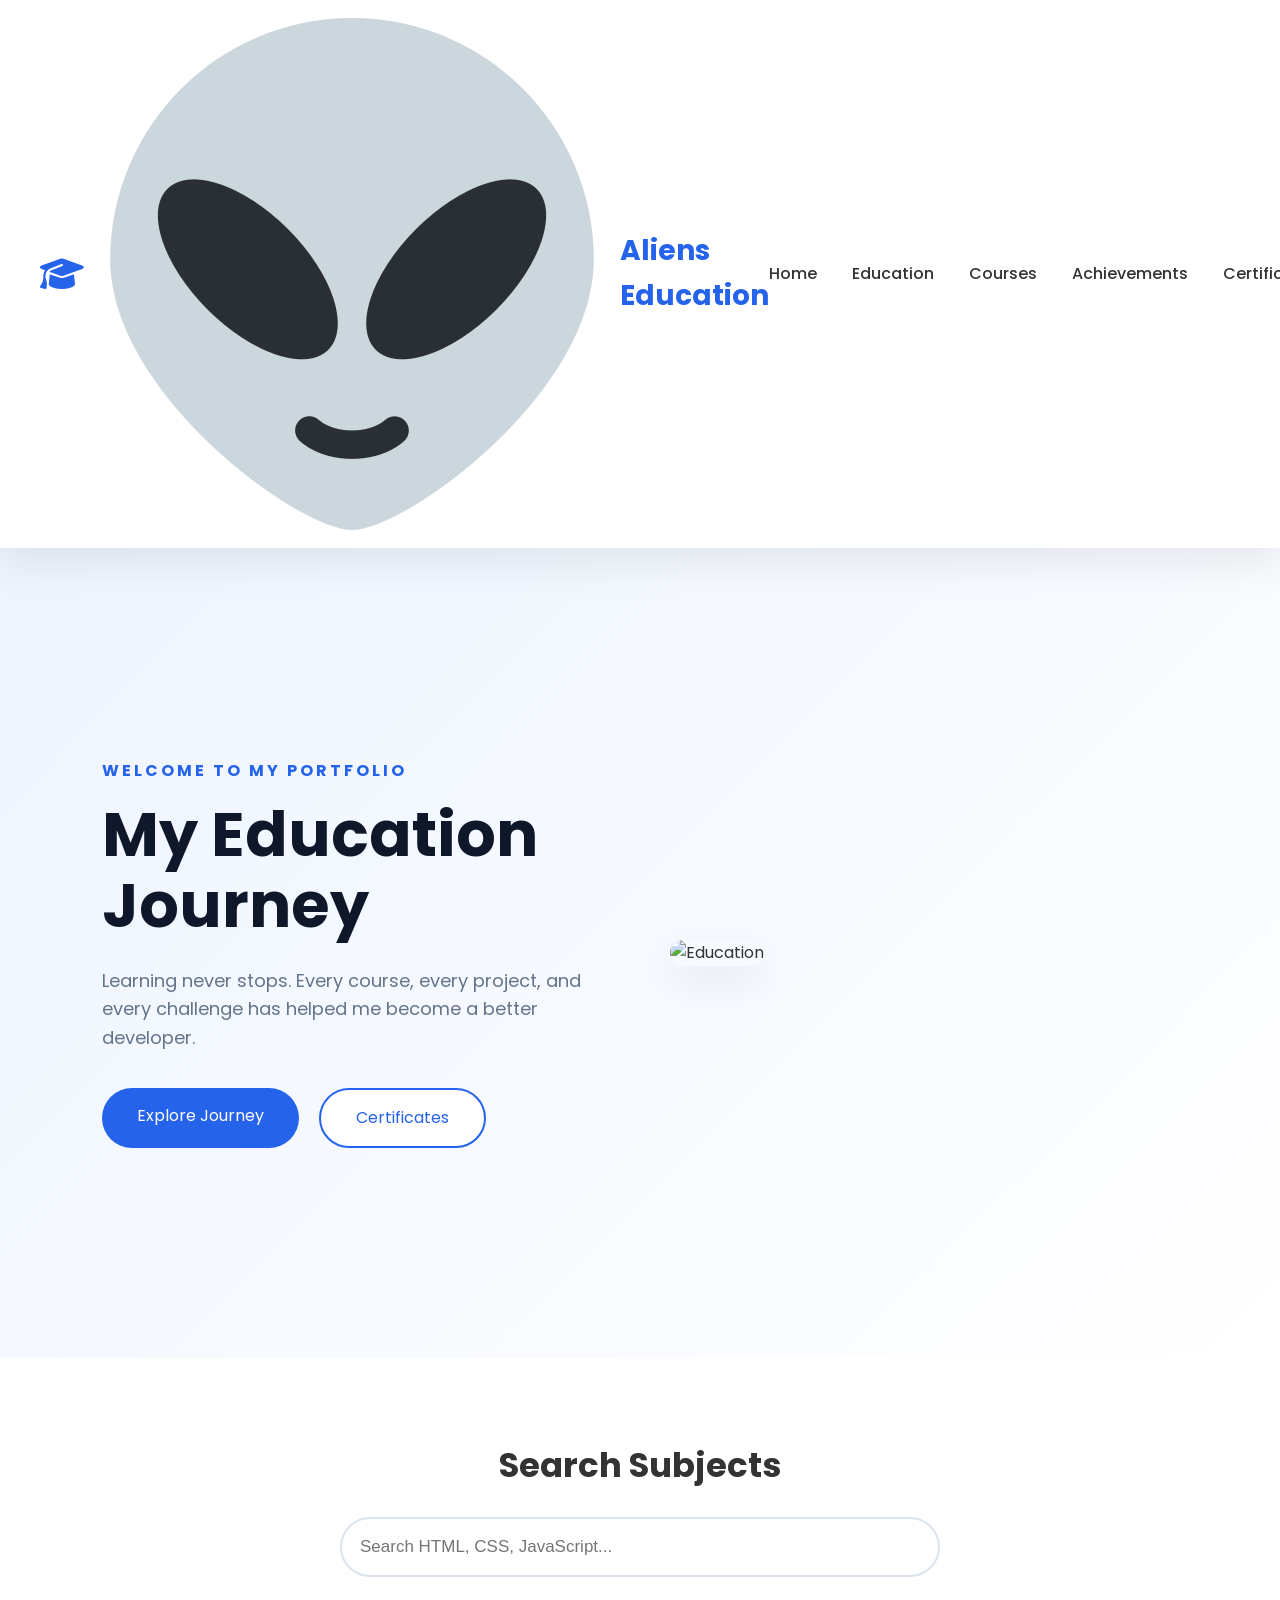
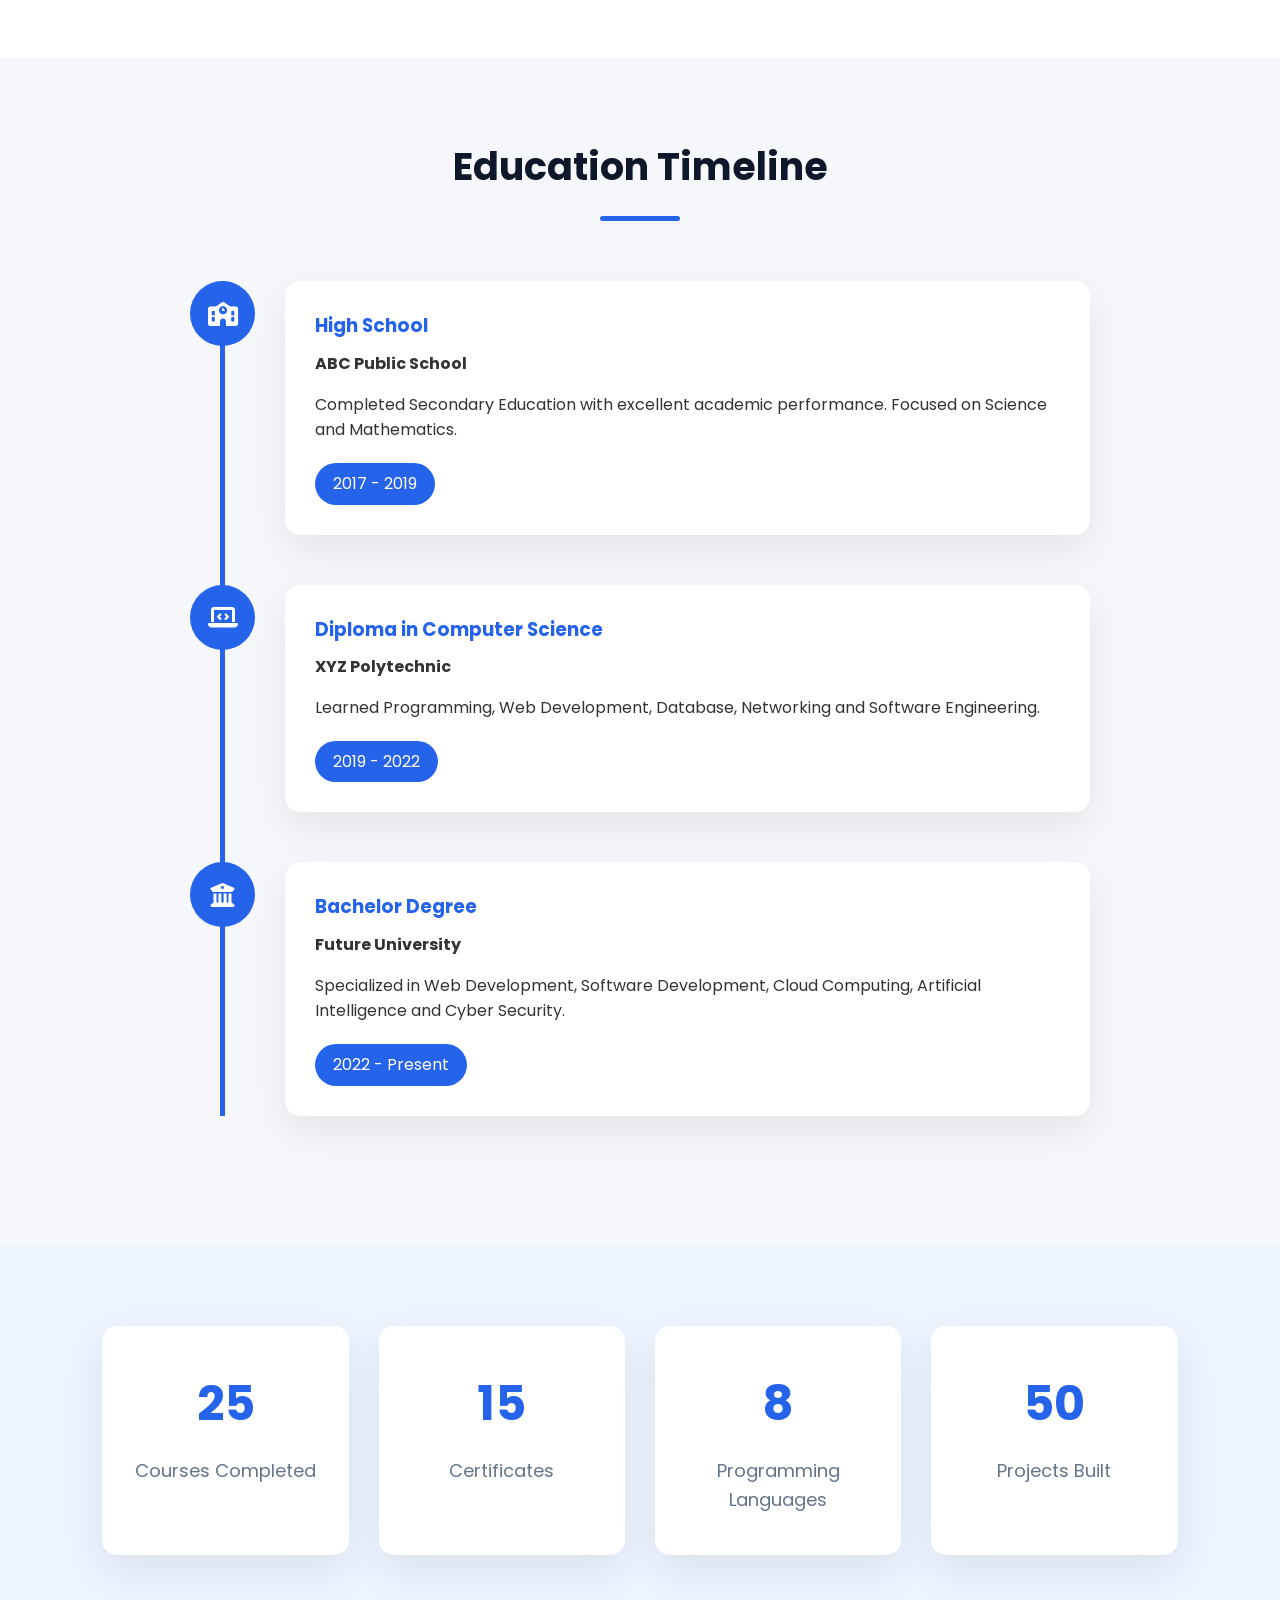
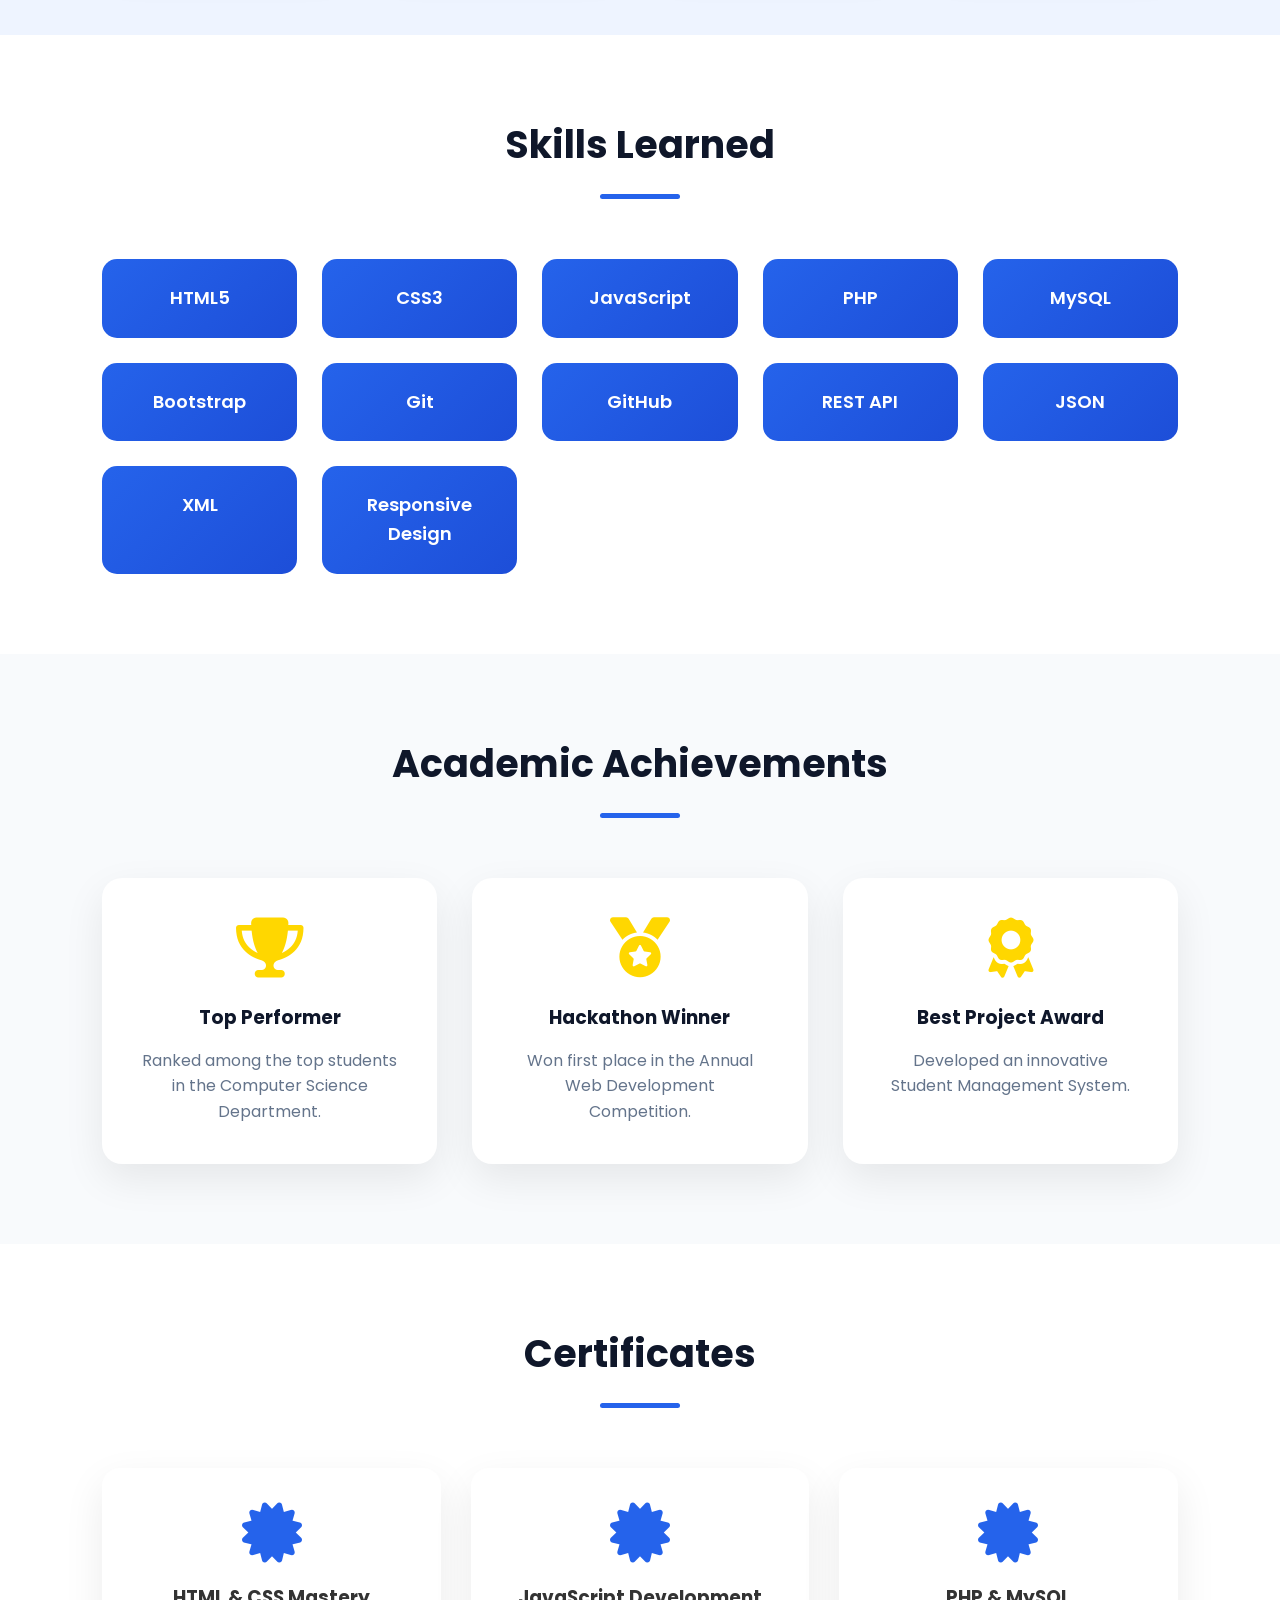
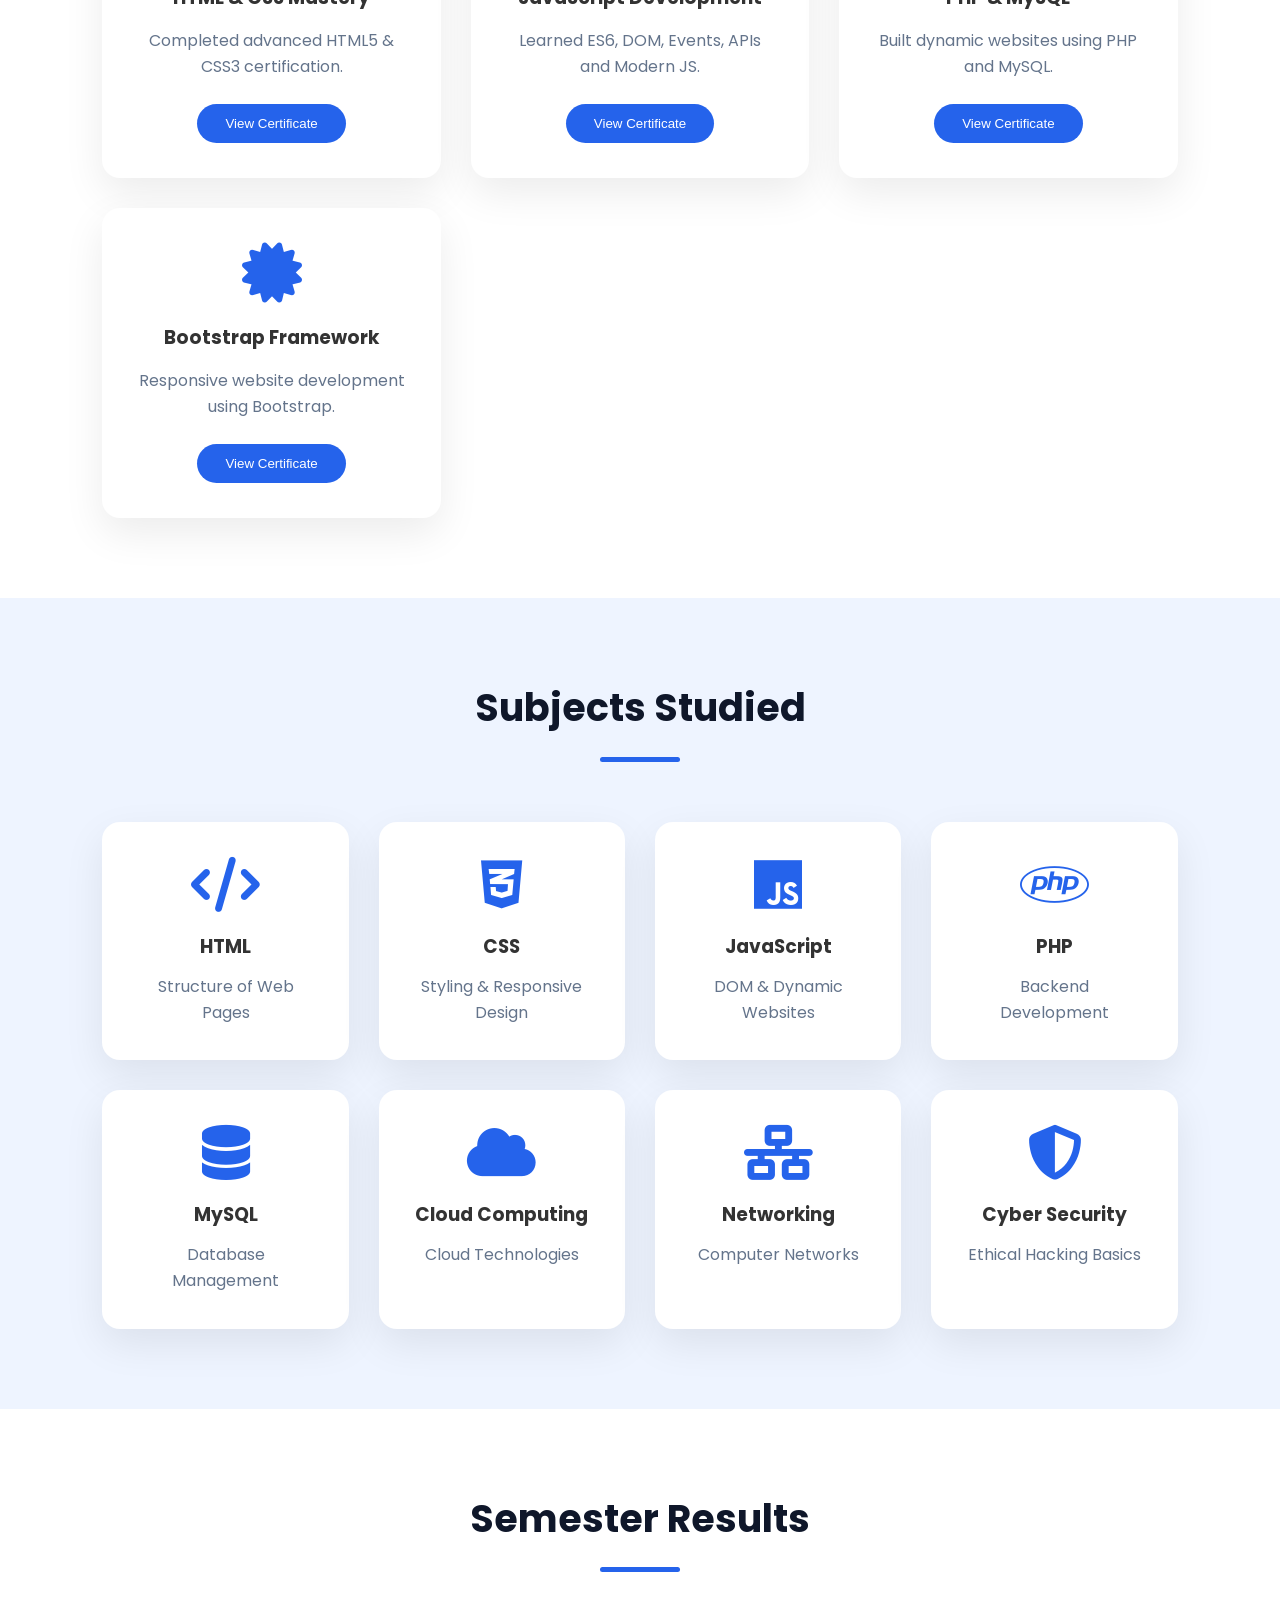
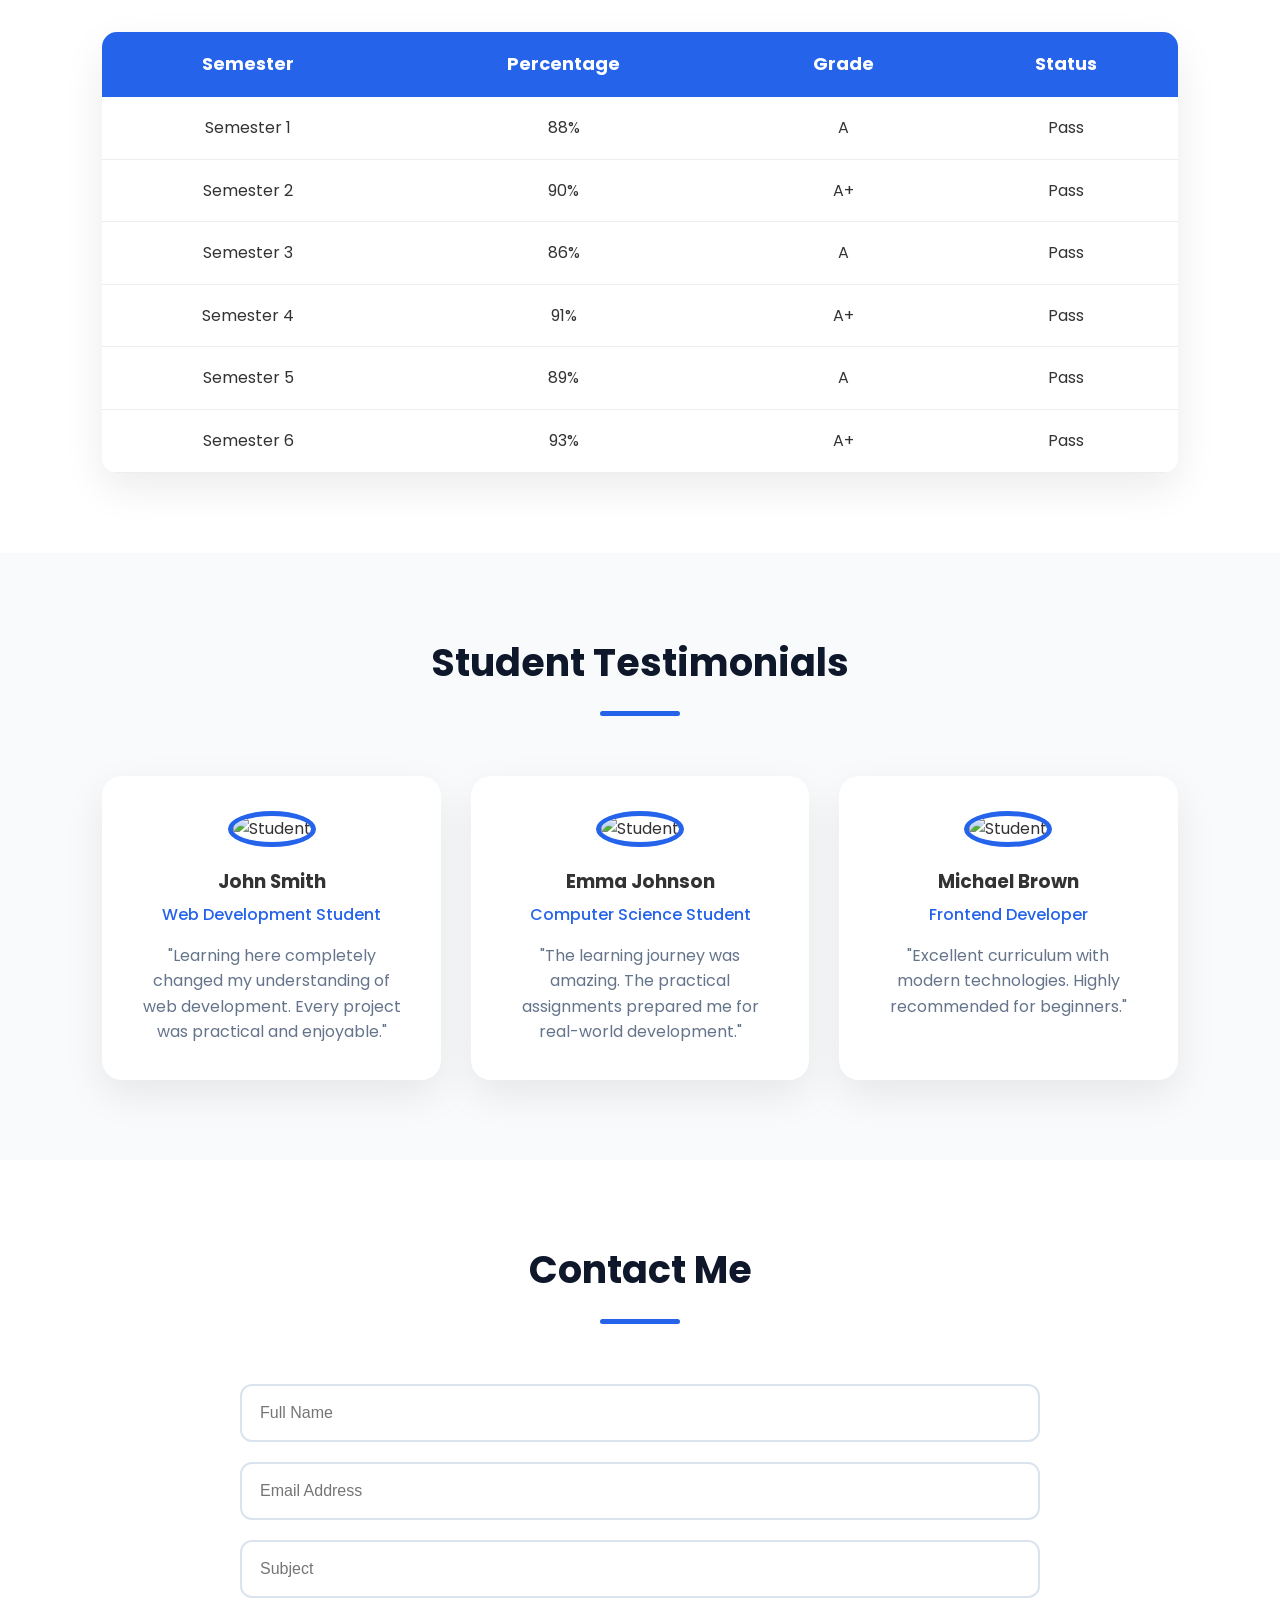
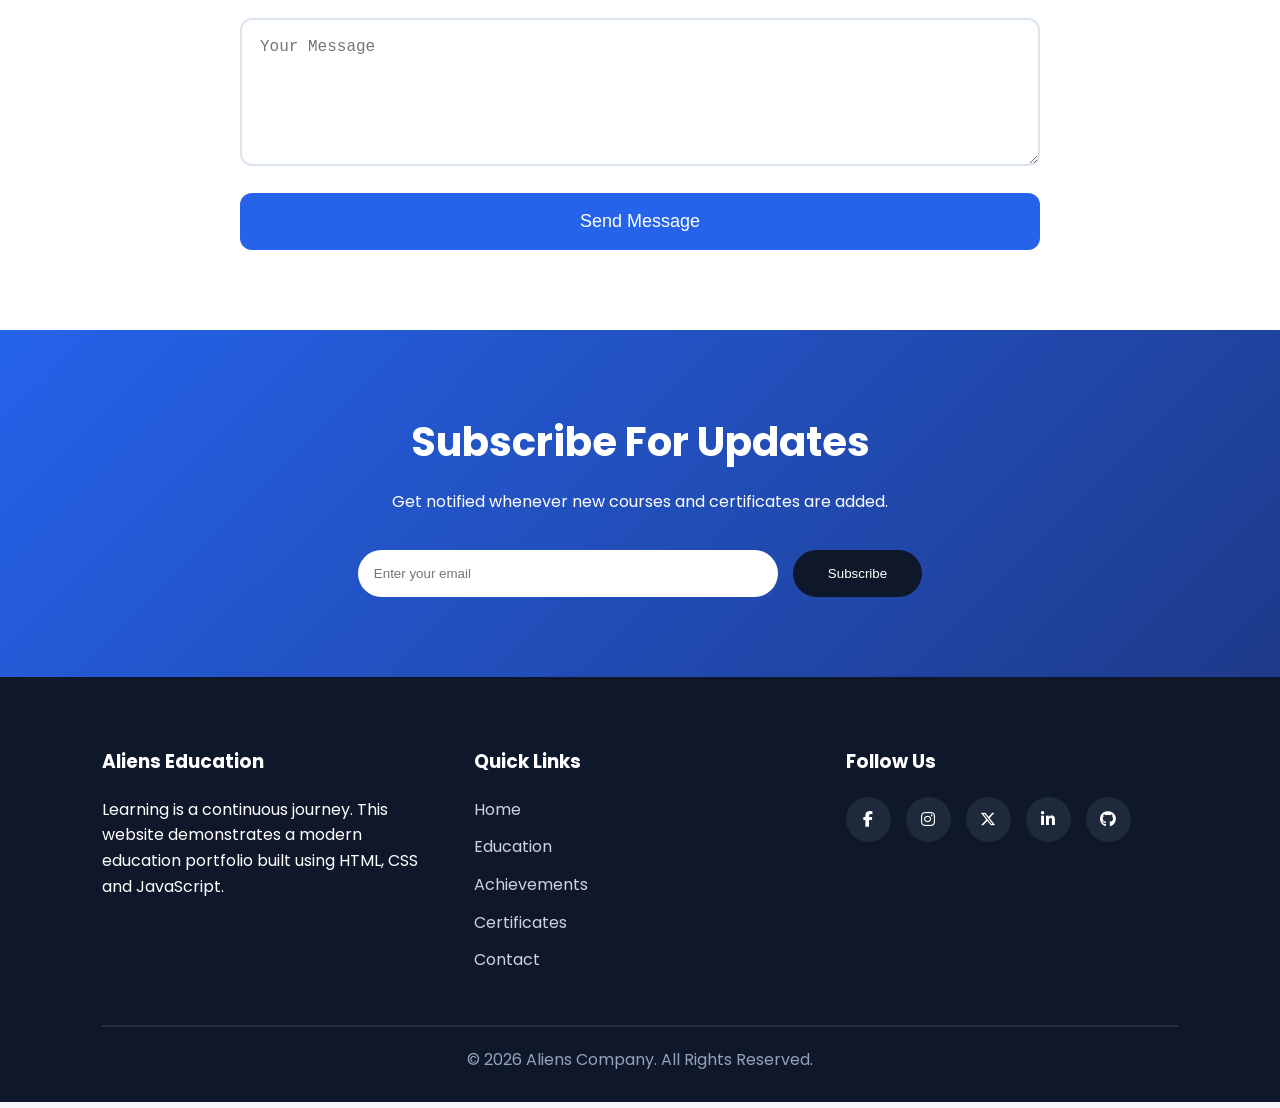
==== hello/education/learning.html @ 48ae829d "this is my project" ====
<!DOCTYPE html>
<html lang="en">
<head>
    <meta charset="UTF-8">
    <meta name="viewport" content="width=device-width, initial-scale=1.0">

    <title>Education | Aliens Company</title>

    <!-- Google Font -->
    <link rel="preconnect" href="https://fonts.googleapis.com">
    <link rel="preconnect" href="https://fonts.gstatic.com" crossorigin>

    <link href="https://fonts.googleapis.com/css2?family=Poppins:wght@300;400;500;600;700;800&display=swap" rel="stylesheet">

    <!-- Font Awesome -->
    <link rel="stylesheet"
    href="https://cdnjs.cloudflare.com/ajax/libs/font-awesome/6.7.2/css/all.min.css">

    <!-- CSS -->
    <link rel="stylesheet" href="learning.css">
</head>

<body>

<!-- ===========================
        HEADER
============================ -->

<header>

<nav class="navbar">

<div class="logo">

<i class="fa-solid fa-graduation-cap"></i>

<img src="alien.jpg"
alt="Aliens Logo">

<span>Aliens Education</span>

</div>

<ul class="nav-links">

<li><a href="#">Home</a></li>
<li><a href="#">Education</a></li>
<li><a href="#">Courses</a></li>
<li><a href="#">Achievements</a></li>
<li><a href="#">Certificates</a></li>
<li><a href="#">Contact</a></li>

</ul>

<div class="nav-right">

<button id="theme-btn">

<i class="fa-solid fa-moon"></i>

</button>

</div>

</nav>

</header>

<!-- ===========================
            HERO
============================ -->

<section class="hero">

<div class="hero-content">

<h4>WELCOME TO MY PORTFOLIO</h4>

<h1>

My Education
Journey

</h1>

<p>

Learning never stops.

Every course, every project,
and every challenge has helped me
become a better developer.

</p>

<div class="hero-buttons">

<a href="#timeline" class="btn">

Explore Journey

</a>

<a href="#certificates" class="btn btn-outline">

Certificates

</a>

</div>

</div>

<div class="hero-image">

<img src="https://images.unsplash.com/photo-1523050854058-8df90110c9f1?w=900"
alt="Education">


</div>

</section>

<!-- ===========================
        SEARCH BAR
============================ -->

<section class="search-section">

<h2>

Search Subjects

</h2>

<input
type="text"
id="searchBox"
placeholder="Search HTML, CSS, JavaScript...">

</section>

<!-- ===========================
      EDUCATION TIMELINE
============================ -->

<section
class="timeline-section"
id="timeline">

<h2 class="section-title">

Education Timeline

</h2>

<div class="timeline">

<div class="timeline-item">

<div class="timeline-icon">

<i class="fa-solid fa-school"></i>

</div>

<div class="timeline-content">

<h3>High School</h3>

<h4>ABC Public School</h4>

<p>

Completed Secondary Education with
excellent academic performance.

Focused on Science and Mathematics.

</p>

<span>

2017 - 2019

</span>

</div>

</div>

<div class="timeline-item">

<div class="timeline-icon">

<i class="fa-solid fa-laptop-code"></i>

</div>

<div class="timeline-content">

<h3>Diploma in Computer Science</h3>

<h4>XYZ Polytechnic</h4>

<p>

Learned Programming,
Web Development,
Database,
Networking and Software Engineering.

</p>

<span>

2019 - 2022

</span>

</div>

</div>

<div class="timeline-item">

<div class="timeline-icon">

<i class="fa-solid fa-building-columns"></i>

</div>

<div class="timeline-content">

<h3>Bachelor Degree</h3>

<h4>Future University</h4>

<p>

Specialized in

Web Development,

Software Development,

Cloud Computing,

Artificial Intelligence

and Cyber Security.

</p>

<span>

2022 - Present

</span>

</div>

</div>

</div>

</section>

<!-- ===========================
      STATISTICS
============================ -->

<section class="stats">

<div class="card">

<h2 class="counter" data-target="25">

0

</h2>

<p>

Courses Completed

</p>

</div>

<div class="card">

<h2 class="counter"
data-target="15">

0

</h2>

<p>

Certificates

</p>

</div>

<div class="card">

<h2
class="counter"
data-target="8">

0

</h2>

<p>

Programming Languages

</p>

</div>

<div class="card">

<h2
class="counter"
data-target="50">

0

</h2>

<p>

Projects Built

</p>

</div>

</section>

<!-- ===========================
       SKILLS
============================ -->

<section class="skills">

<h2 class="section-title">

Skills Learned

</h2>

<div class="skill-grid">

<div class="skill">HTML5</div>

<div class="skill">CSS3</div>

<div class="skill">JavaScript</div>

<div class="skill">PHP</div>

<div class="skill">MySQL</div>

<div class="skill">Bootstrap</div>

<div class="skill">Git</div>

<div class="skill">GitHub</div>

<div class="skill">REST API</div>

<div class="skill">JSON</div>

<div class="skill">XML</div>

<div class="skill">Responsive Design</div>

</div>

</section>

<!-- ===========================
        ACHIEVEMENTS
============================ -->

<section class="achievements">

    <h2 class="section-title">
        Academic Achievements
    </h2>

    <div class="achievement-container">

        <div class="achievement-card">

            <i class="fa-solid fa-trophy"></i>

            <h3>Top Performer</h3>

            <p>
                Ranked among the top students
                in the Computer Science Department.
            </p>

        </div>

        <div class="achievement-card">

            <i class="fa-solid fa-medal"></i>

            <h3>Hackathon Winner</h3>

            <p>
                Won first place in the
                Annual Web Development Competition.
            </p>

        </div>

        <div class="achievement-card">

            <i class="fa-solid fa-award"></i>

            <h3>Best Project Award</h3>

            <p>
                Developed an innovative
                Student Management System.
            </p>

        </div>

    </div>

</section>

<!-- ===========================
        CERTIFICATES
============================ -->

<section id="certificates" class="certificates">

    <h2 class="section-title">

        Certificates

    </h2>

    <div class="certificate-grid">

        <div class="certificate-card">

            <i class="fa-solid fa-certificate"></i>

            <h3>HTML & CSS Mastery</h3>

            <p>

                Completed advanced HTML5 &
                CSS3 certification.

            </p>

            <button>

                View Certificate

            </button>

        </div>

        <div class="certificate-card">

            <i class="fa-solid fa-certificate"></i>

            <h3>JavaScript Development</h3>

            <p>

                Learned ES6,
                DOM,
                Events,
                APIs and Modern JS.

            </p>

            <button>

                View Certificate

            </button>

        </div>

        <div class="certificate-card">

            <i class="fa-solid fa-certificate"></i>

            <h3>PHP & MySQL</h3>

            <p>

                Built dynamic websites
                using PHP and MySQL.

            </p>

            <button>

                View Certificate

            </button>

        </div>

        <div class="certificate-card">

            <i class="fa-solid fa-certificate"></i>

            <h3>Bootstrap Framework</h3>

            <p>

                Responsive website
                development using Bootstrap.

            </p>

            <button>

                View Certificate

            </button>

        </div>

    </div>

</section>

<!-- ===========================
      SUBJECTS
============================ -->

<section class="subjects">

<h2 class="section-title">

Subjects Studied

</h2>

<div class="subject-grid">

<div class="subject-card">

<i class="fa-solid fa-code"></i>

<h3>HTML</h3>

<p>

Structure of Web Pages

</p>

</div>

<div class="subject-card">

<i class="fa-brands fa-css3-alt"></i>

<h3>CSS</h3>

<p>

Styling & Responsive Design

</p>

</div>

<div class="subject-card">

<i class="fa-brands fa-js"></i>

<h3>JavaScript</h3>

<p>

DOM & Dynamic Websites

</p>

</div>

<div class="subject-card">

<i class="fa-brands fa-php"></i>

<h3>PHP</h3>

<p>

Backend Development

</p>

</div>

<div class="subject-card">

<i class="fa-solid fa-database"></i>

<h3>MySQL</h3>

<p>

Database Management

</p>

</div>

<div class="subject-card">

<i class="fa-solid fa-cloud"></i>

<h3>Cloud Computing</h3>

<p>

Cloud Technologies

</p>

</div>

<div class="subject-card">

<i class="fa-solid fa-network-wired"></i>

<h3>Networking</h3>

<p>

Computer Networks

</p>

</div>

<div class="subject-card">

<i class="fa-solid fa-shield-halved"></i>

<h3>Cyber Security</h3>

<p>

Ethical Hacking Basics

</p>

</div>

</div>

</section>

<!-- ===========================
        GPA TABLE
============================ -->

<section class="grades">

<h2 class="section-title">

Semester Results

</h2>

<table>

<thead>

<tr>

<th>Semester</th>

<th>Percentage</th>

<th>Grade</th>

<th>Status</th>

</tr>

</thead>

<tbody>

<tr>

<td>Semester 1</td>

<td>88%</td>

<td>A</td>

<td>Pass</td>

</tr>

<tr>

<td>Semester 2</td>

<td>90%</td>

<td>A+</td>

<td>Pass</td>

</tr>

<tr>

<td>Semester 3</td>

<td>86%</td>

<td>A</td>

<td>Pass</td>

</tr>

<tr>

<td>Semester 4</td>

<td>91%</td>

<td>A+</td>

<td>Pass</td>

</tr>

<tr>

<td>Semester 5</td>

<td>89%</td>

<td>A</td>

<td>Pass</td>

</tr>

<tr>

<td>Semester 6</td>

<td>93%</td>

<td>A+</td>

<td>Pass</td>

</tr>

</tbody>

</table>

</section>

<!-- ===========================
        TESTIMONIALS
============================ -->

<section class="testimonials">

    <h2 class="section-title">
        Student Testimonials
    </h2>

    <div class="testimonial-container">

        <div class="testimonial-card">

            <img src="https://i.pravatar.cc/120?img=12" alt="Student">

            <h3>John Smith</h3>

            <h4>Web Development Student</h4>

            <p>
                "Learning here completely changed
                my understanding of web development.
                Every project was practical and enjoyable."
            </p>

        </div>

        <div class="testimonial-card">

            <img src="https://i.pravatar.cc/120?img=32" alt="Student">

            <h3>Emma Johnson</h3>

            <h4>Computer Science Student</h4>

            <p>
                "The learning journey was amazing.
                The practical assignments prepared
                me for real-world development."
            </p>

        </div>

        <div class="testimonial-card">

            <img src="https://i.pravatar.cc/120?img=45" alt="Student">

            <h3>Michael Brown</h3>

            <h4>Frontend Developer</h4>

            <p>
                "Excellent curriculum with
                modern technologies.
                Highly recommended for beginners."
            </p>

        </div>

    </div>

</section>

<!-- ===========================
        CONTACT
============================ -->

<section class="contact">

    <h2 class="section-title">
        Contact Me
    </h2>

    <form class="contact-form">

        <input
        type="text"
        placeholder="Full Name"
        required>

        <input
        type="email"
        placeholder="Email Address"
        required>

        <input
        type="text"
        placeholder="Subject"
        required>

        <textarea
        rows="6"
        placeholder="Your Message"
        required></textarea>

        <button type="submit">

            Send Message

        </button>

    </form>

</section>

<!-- ===========================
        NEWSLETTER
============================ -->

<section class="newsletter">

    <h2>

        Subscribe For Updates

    </h2>

    <p>

        Get notified whenever new courses
        and certificates are added.

    </p>

    <div class="newsletter-box">

        <input
        type="email"
        placeholder="Enter your email">

        <button>

            Subscribe

        </button>

    </div>

</section>

<!-- ===========================
            FOOTER
============================ -->

<footer>

<div class="footer-container">

<div class="footer-about">

<h3>

Aliens Education

</h3>

<p>

Learning is a continuous journey.

This website demonstrates a modern
education portfolio built using
HTML, CSS and JavaScript.

</p>

</div>

<div class="footer-links">

<h3>

Quick Links

</h3>

<ul>

<li><a href="#">Home</a></li>

<li><a href="#">Education</a></li>

<li><a href="#">Achievements</a></li>

<li><a href="#">Certificates</a></li>

<li><a href="#">Contact</a></li>

</ul>

</div>

<div class="footer-social">

<h3>

Follow Us

</h3>

<div class="social-icons">

<a href="#"><i class="fab fa-facebook-f"></i></a>

<a href="#"><i class="fab fa-instagram"></i></a>

<a href="#"><i class="fab fa-x-twitter"></i></a>

<a href="#"><i class="fab fa-linkedin-in"></i></a>

<a href="#"><i class="fab fa-github"></i></a>

</div>

</div>

</div>

<hr>

<p class="copyright">

© 2026 Aliens Company.
All Rights Reserved.

</p>

</footer>

<!-- ===========================
    BACK TO TOP BUTTON
============================ -->

<button id="topBtn">

<i class="fa-solid fa-arrow-up"></i>

</button>

<!-- ===========================
        JAVASCRIPT
============================ -->

<script src="learning.js"></script>

</body>
</html>
---- hello/education/learning.css ----
/*==========================================
            GOOGLE FONT & RESET
==========================================*/

*{
    margin:0;
    padding:0;
    box-sizing:border-box;
}

html{
    scroll-behavior:smooth;
}

body{

    font-family:'Poppins',sans-serif;

    background:#f5f7fb;

    color:#333;

    line-height:1.6;

}

/*==========================================
            VARIABLES
==========================================*/

:root{

    --primary:#2563eb;

    --secondary:#0f172a;

    --white:#ffffff;

    --light:#f8fafc;

    --gray:#64748b;

    --border:#dbe4ee;

    --shadow:0 15px 40px rgba(0,0,0,.08);

    --radius:15px;

    --transition:.35s;

}

/*==========================================
            SECTION
==========================================*/

section{

    padding:80px 8%;

}

.section-title{

    font-size:38px;

    text-align:center;

    margin-bottom:60px;

    color:var(--secondary);

    position:relative;

}

.section-title::after{

    content:"";

    width:80px;

    height:5px;

    background:var(--primary);

    display:block;

    margin:18px auto;

    border-radius:20px;

}

/*==========================================
            NAVBAR
==========================================*/

header{

    width:100%;

    background:white;

    box-shadow:var(--shadow);

    position:sticky;

    top:0;

    z-index:999;

}

.navbar{

    max-width:1300px;

    margin:auto;

    display:flex;

    justify-content:space-between;

    align-items:center;

    padding:18px 40px;

}

.logo{

    display:flex;

    align-items:center;

    gap:12px;

    font-size:28px;

    color:var(--primary);

    font-weight:700;

}

.logo i{

    font-size:35px;

}

.nav-links{

    display:flex;

    list-style:none;

    gap:35px;

}

.nav-links a{

    text-decoration:none;

    color:#333;

    font-weight:500;

    transition:var(--transition);

}

.nav-links a:hover{

    color:var(--primary);

}

#theme-btn{

    width:45px;

    height:45px;

    border:none;

    border-radius:50%;

    cursor:pointer;

    background:var(--primary);

    color:white;

    font-size:18px;

}

/*==========================================
                HERO
==========================================*/

.hero{

    display:flex;

    justify-content:space-between;

    align-items:center;

    gap:60px;

    min-height:90vh;

    background:linear-gradient(135deg,#eef4ff,#ffffff);

}

.hero-content{

    flex:1;

}

.hero-content h4{

    color:var(--primary);

    letter-spacing:3px;

    margin-bottom:15px;

}

.hero-content h1{

    font-size:62px;

    color:var(--secondary);

    line-height:1.15;

    margin-bottom:25px;

}

.hero-content p{

    font-size:18px;

    color:var(--gray);

    margin-bottom:35px;

    max-width:650px;

}

.hero-buttons{

    display:flex;

    gap:20px;

}

.btn{

    display:inline-block;

    text-decoration:none;

    background:var(--primary);

    color:white;

    padding:15px 35px;

    border-radius:50px;

    transition:.3s;

}

.btn:hover{

    transform:translateY(-5px);

    box-shadow:var(--shadow);

}

.btn-outline{

    background:white;

    color:var(--primary);

    border:2px solid var(--primary);

}

.hero-image{

    flex:1;

}

.hero-image img{

    width:100%;

    border-radius:25px;

    box-shadow:var(--shadow);

}

/*==========================================
            SEARCH SECTION
==========================================*/

.search-section{

    text-align:center;

    background:white;

}

.search-section h2{

    margin-bottom:25px;

    font-size:34px;

}

#searchBox{

    width:600px;

    max-width:100%;

    padding:18px;

    border-radius:50px;

    border:2px solid var(--border);

    font-size:17px;

    outline:none;

    transition:.3s;

}

#searchBox:focus{

    border-color:var(--primary);

}

/*==========================================
            TIMELINE
==========================================*/

.timeline{

    position:relative;

    max-width:900px;

    margin:auto;

}

.timeline::before{

    content:"";

    position:absolute;

    left:30px;

    top:0;

    width:5px;

    height:100%;

    background:var(--primary);

}

.timeline-item{

    display:flex;

    gap:30px;

    margin-bottom:50px;

}

.timeline-icon{

    min-width:65px;

    height:65px;

    background:var(--primary);

    color:white;

    display:flex;

    justify-content:center;

    align-items:center;

    border-radius:50%;

    font-size:24px;

}

.timeline-content{

    background:white;

    flex:1;

    padding:30px;

    border-radius:15px;

    box-shadow:var(--shadow);

}

.timeline-content h3{

    color:var(--primary);

    margin-bottom:10px;

}

.timeline-content h4{

    margin-bottom:15px;

}

.timeline-content span{

    display:inline-block;

    margin-top:20px;

    background:var(--primary);

    color:white;

    padding:8px 18px;

    border-radius:25px;

}

/*==========================================
            STATISTICS
==========================================*/

.stats{

    display:grid;

    grid-template-columns:repeat(auto-fit,minmax(220px,1fr));

    gap:30px;

    background:#eef4ff;

}

.card{

    background:white;

    padding:40px 20px;

    border-radius:var(--radius);

    text-align:center;

    box-shadow:var(--shadow);

    transition:var(--transition);

}

.card:hover{

    transform:translateY(-12px);

}

.card h2{

    color:var(--primary);

    font-size:48px;

    margin-bottom:15px;

}

.card p{

    color:var(--gray);

    font-size:18px;

}

/*==========================================
            SKILLS
==========================================*/

.skills{

    background:white;

}

.skill-grid{

    display:grid;

    grid-template-columns:repeat(auto-fit,minmax(180px,1fr));

    gap:25px;

}

.skill{

    background:linear-gradient(135deg,#2563eb,#1d4ed8);

    color:white;

    text-align:center;

    padding:25px;

    border-radius:15px;

    font-size:18px;

    font-weight:600;

    transition:.35s;

    cursor:pointer;

}

.skill:hover{

    transform:translateY(-10px) scale(1.05);

    box-shadow:var(--shadow);

}

/*==========================================
            ACHIEVEMENTS
==========================================*/

.achievements{

    background:#f8fafc;

}

.achievement-container{

    display:grid;

    grid-template-columns:repeat(auto-fit,minmax(280px,1fr));

    gap:35px;

}

.achievement-card{

    background:white;

    border-radius:20px;

    padding:40px;

    text-align:center;

    box-shadow:var(--shadow);

    transition:.35s;

}

.achievement-card:hover{

    transform:translateY(-10px);

}

.achievement-card i{

    font-size:60px;

    color:gold;

    margin-bottom:25px;

}

.achievement-card h3{

    margin-bottom:15px;

    color:var(--secondary);

}

.achievement-card p{

    color:var(--gray);

}

/*==========================================
            CERTIFICATES
==========================================*/

.certificates{

    background:white;

}

.certificate-grid{

    display:grid;

    grid-template-columns:repeat(auto-fit,minmax(280px,1fr));

    gap:30px;

}

.certificate-card{

    background:#ffffff;

    border-radius:18px;

    padding:35px;

    box-shadow:var(--shadow);

    text-align:center;

    transition:.35s;

}

.certificate-card:hover{

    transform:translateY(-12px);

}

.certificate-card i{

    font-size:60px;

    color:#2563eb;

    margin-bottom:20px;

}

.certificate-card h3{

    margin-bottom:15px;

}

.certificate-card p{

    color:var(--gray);

    margin-bottom:25px;

}

.certificate-card button{

    border:none;

    background:var(--primary);

    color:white;

    padding:12px 28px;

    border-radius:30px;

    cursor:pointer;

    transition:.35s;

}

.certificate-card button:hover{

    background:#1d4ed8;

}

/*==========================================
            SUBJECTS
==========================================*/

.subjects{

    background:#eef4ff;

}

.subject-grid{

    display:grid;

    grid-template-columns:repeat(auto-fit,minmax(220px,1fr));

    gap:30px;

}

.subject-card{

    background:white;

    border-radius:18px;

    padding:35px;

    text-align:center;

    transition:.35s;

    box-shadow:var(--shadow);

}

.subject-card:hover{

    transform:translateY(-12px);

}

.subject-card i{

    font-size:55px;

    color:var(--primary);

    margin-bottom:20px;

}

.subject-card h3{

    margin-bottom:12px;

}

.subject-card p{

    color:var(--gray);

}

/*==========================================
            RESULTS TABLE
==========================================*/

.grades{

    background:white;

}

.grades table{

    width:100%;

    border-collapse:collapse;

    overflow:hidden;

    border-radius:15px;

    box-shadow:var(--shadow);

}

.grades thead{

    background:var(--primary);

    color:white;

}

.grades th{

    padding:18px;

    font-size:18px;

}

.grades td{

    padding:18px;

    text-align:center;

    border-bottom:1px solid #eee;

}

.grades tbody tr{

    transition:.3s;

}

.grades tbody tr:hover{

    background:#eef4ff;

}

/*==========================================
            TESTIMONIALS
==========================================*/

.testimonials{

    background:#f8fafc;

}

.testimonial-container{

    display:grid;

    grid-template-columns:repeat(auto-fit,minmax(320px,1fr));

    gap:30px;

}

.testimonial-card{

    background:white;

    padding:35px;

    text-align:center;

    border-radius:20px;

    box-shadow:var(--shadow);

    transition:.35s;

}

.testimonial-card:hover{

    transform:translateY(-10px);

}

.testimonial-card img{

    width:100px;

    height:100px;

    border-radius:50%;

    object-fit:cover;

    margin-bottom:20px;

    border:5px solid var(--primary);

}

.testimonial-card h3{

    margin-bottom:5px;

}

.testimonial-card h4{

    color:var(--primary);

    margin-bottom:15px;

    font-weight:500;

}

.testimonial-card p{

    color:var(--gray);

}

/*==========================================
            CONTACT
==========================================*/

.contact{

    background:white;

}

.contact-form{

    max-width:800px;

    margin:auto;

}

.contact-form input,

.contact-form textarea{

    width:100%;

    padding:18px;

    margin-bottom:20px;

    border:2px solid var(--border);

    border-radius:12px;

    outline:none;

    font-size:16px;

    transition:.3s;

}

.contact-form input:focus,

.contact-form textarea:focus{

    border-color:var(--primary);

}

.contact-form textarea{

    resize:vertical;

}

.contact-form button{

    width:100%;

    padding:18px;

    background:var(--primary);

    color:white;

    border:none;

    border-radius:12px;

    cursor:pointer;

    font-size:18px;

    transition:.3s;

}

.contact-form button:hover{

    background:#1d4ed8;

}

/*==========================================
            NEWSLETTER
==========================================*/

.newsletter{

    background:linear-gradient(135deg,#2563eb,#1e3a8a);

    color:white;

    text-align:center;

}

.newsletter h2{

    font-size:40px;

    margin-bottom:15px;

}

.newsletter p{

    margin-bottom:35px;

}

.newsletter-box{

    display:flex;

    justify-content:center;

    flex-wrap:wrap;

    gap:15px;

}

.newsletter-box input{

    width:420px;

    max-width:100%;

    padding:16px;

    border:none;

    border-radius:50px;

    outline:none;

}

.newsletter-box button{

    padding:16px 35px;

    border:none;

    border-radius:50px;

    background:#0f172a;

    color:white;

    cursor:pointer;

    transition:.3s;

}

.newsletter-box button:hover{

    transform:scale(1.05);

}

/*==========================================
            FOOTER
==========================================*/

footer{

    background:#0f172a;

    color:white;

    padding:70px 8% 30px;

}

.footer-container{

    display:grid;

    grid-template-columns:repeat(auto-fit,minmax(280px,1fr));

    gap:40px;

}

.footer-container h3{

    margin-bottom:20px;

}

.footer-links ul{

    list-style:none;

}

.footer-links li{

    margin-bottom:12px;

}

.footer-links a{

    color:#cbd5e1;

    text-decoration:none;

    transition:.3s;

}

.footer-links a:hover{

    color:white;

}

.social-icons{

    display:flex;

    gap:15px;

    margin-top:15px;

}

.social-icons a{

    width:45px;

    height:45px;

    background:#1e293b;

    display:flex;

    justify-content:center;

    align-items:center;

    border-radius:50%;

    color:white;

    text-decoration:none;

    transition:.35s;

}

.social-icons a:hover{

    background:var(--primary);

    transform:translateY(-5px);

}

footer hr{

    margin:40px 0 20px;

    border:1px solid rgba(255,255,255,.1);

}

.copyright{

    text-align:center;

    color:#94a3b8;

}

/*==========================================
        BACK TO TOP BUTTON
==========================================*/

#topBtn{

    position:fixed;

    right:30px;

    bottom:30px;

    width:55px;

    height:55px;

    border:none;

    border-radius:50%;

    background:var(--primary);

    color:white;

    cursor:pointer;

    font-size:22px;

    display:none;

    box-shadow:var(--shadow);

    transition:.3s;

}

#topBtn:hover{

    transform:translateY(-5px);

}

/*==========================================
            DARK MODE
==========================================*/

body.dark{

    background:#0f172a;

    color:white;

}

body.dark section{

    background:#0f172a !important;

}

body.dark .card,

body.dark .timeline-content,

body.dark .skill,

body.dark .achievement-card,

body.dark .certificate-card,

body.dark .subject-card,

body.dark .testimonial-card,

body.dark .contact-form input,

body.dark .contact-form textarea{

    background:#1e293b;

    color:white;

}

body.dark .section-title,

body.dark h1,

body.dark h2,

body.dark h3,

body.dark h4,

body.dark p,

body.dark td,

body.dark th,

body.dark a{

    color:white;

}

/*==========================================
            RESPONSIVE
==========================================*/

@media(max-width:991px){

.hero{

    flex-direction:column;

    text-align:center;

}

.hero-content h1{

    font-size:46px;

}

.navbar{

    flex-direction:column;

    gap:20px;

}

.nav-links{

    flex-wrap:wrap;

    justify-content:center;

}

}

@media(max-width:768px){

section{

    padding:60px 5%;

}

.section-title{

    font-size:30px;

}

.hero-content h1{

    font-size:38px;

}

.hero-buttons{

    justify-content:center;

    flex-wrap:wrap;

}

.timeline::before{

    display:none;

}

.timeline-item{

    flex-direction:column;

}

.timeline-icon{

    margin:auto;

}

.newsletter-box{

    flex-direction:column;

}

.newsletter-box input,

.newsletter-box button{

    width:100%;

}

.grades{

    overflow-x:auto;

}

table{

    min-width:650px;

}

}

@media(max-width:480px){

.logo{

    font-size:22px;

}

.hero-content h1{

    font-size:30px;

}

.section-title{

    font-size:26px;

}

.card h2{

    font-size:40px;

}

}
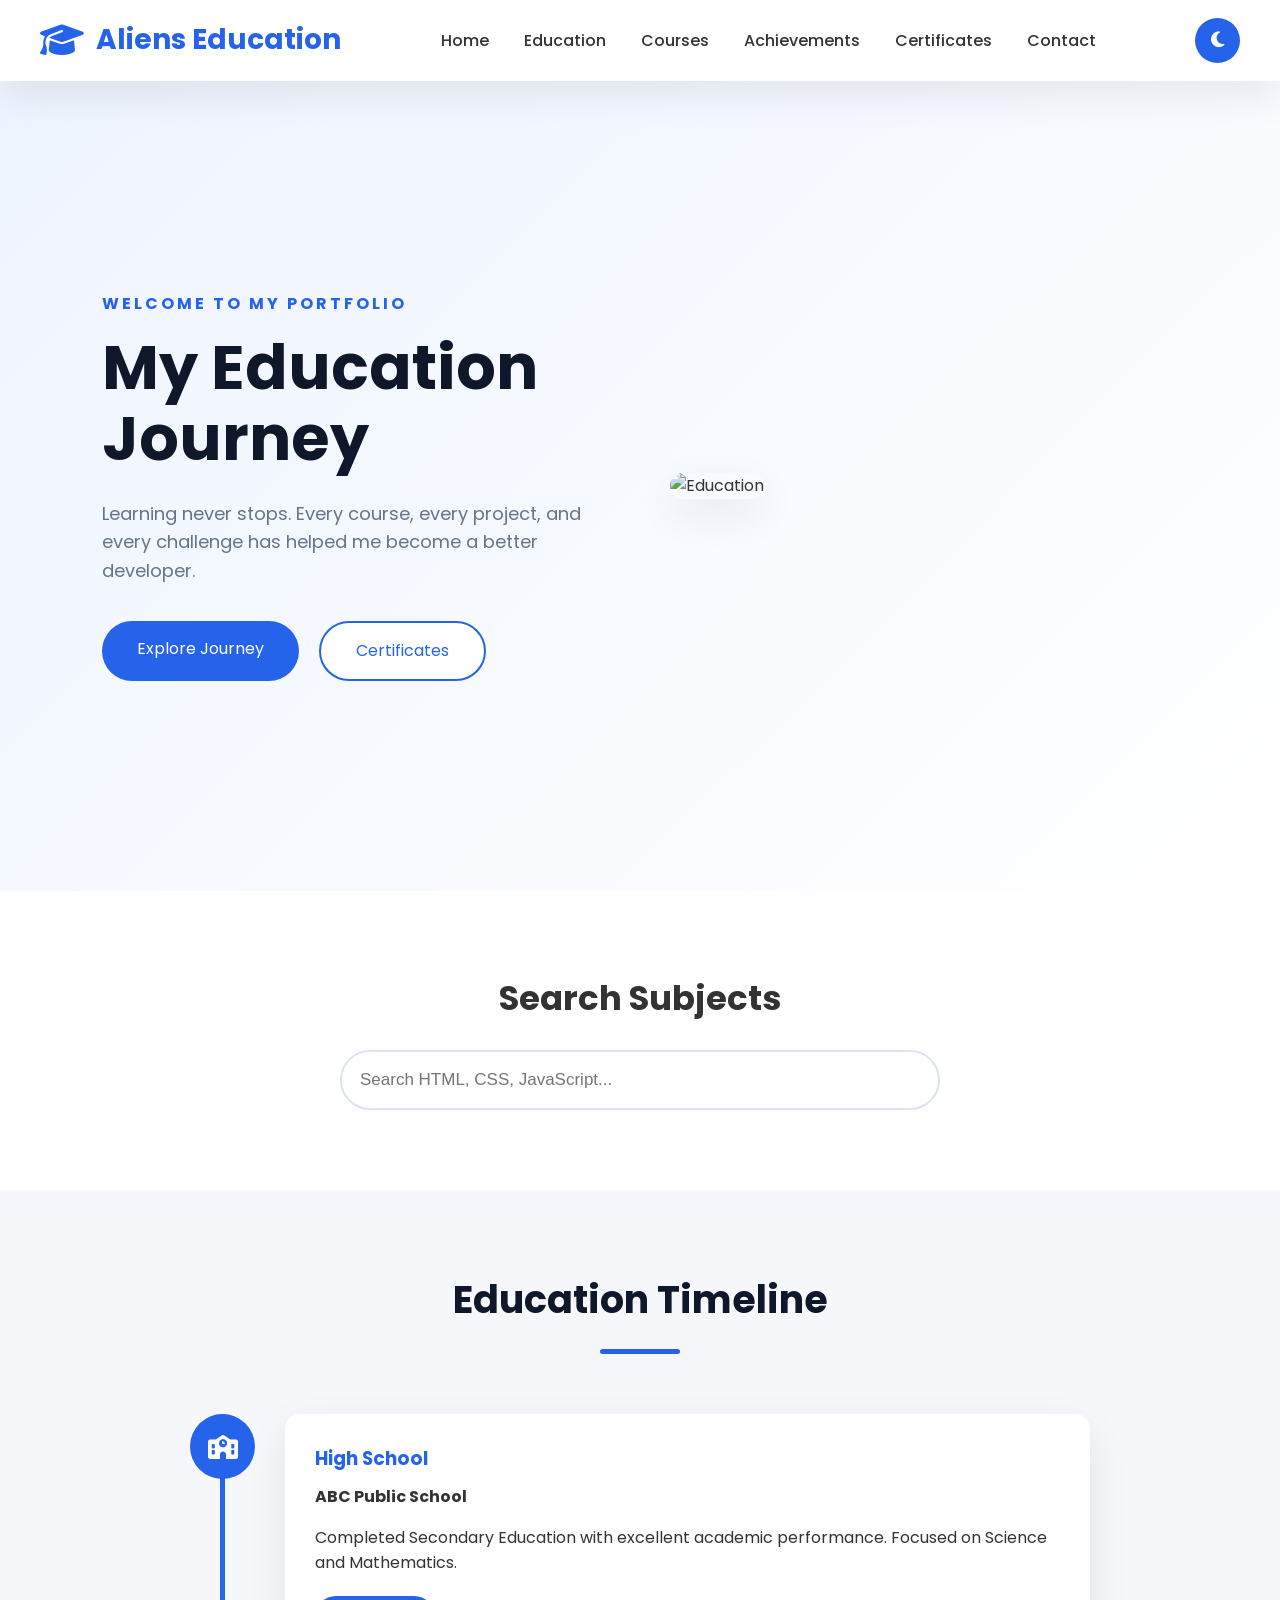
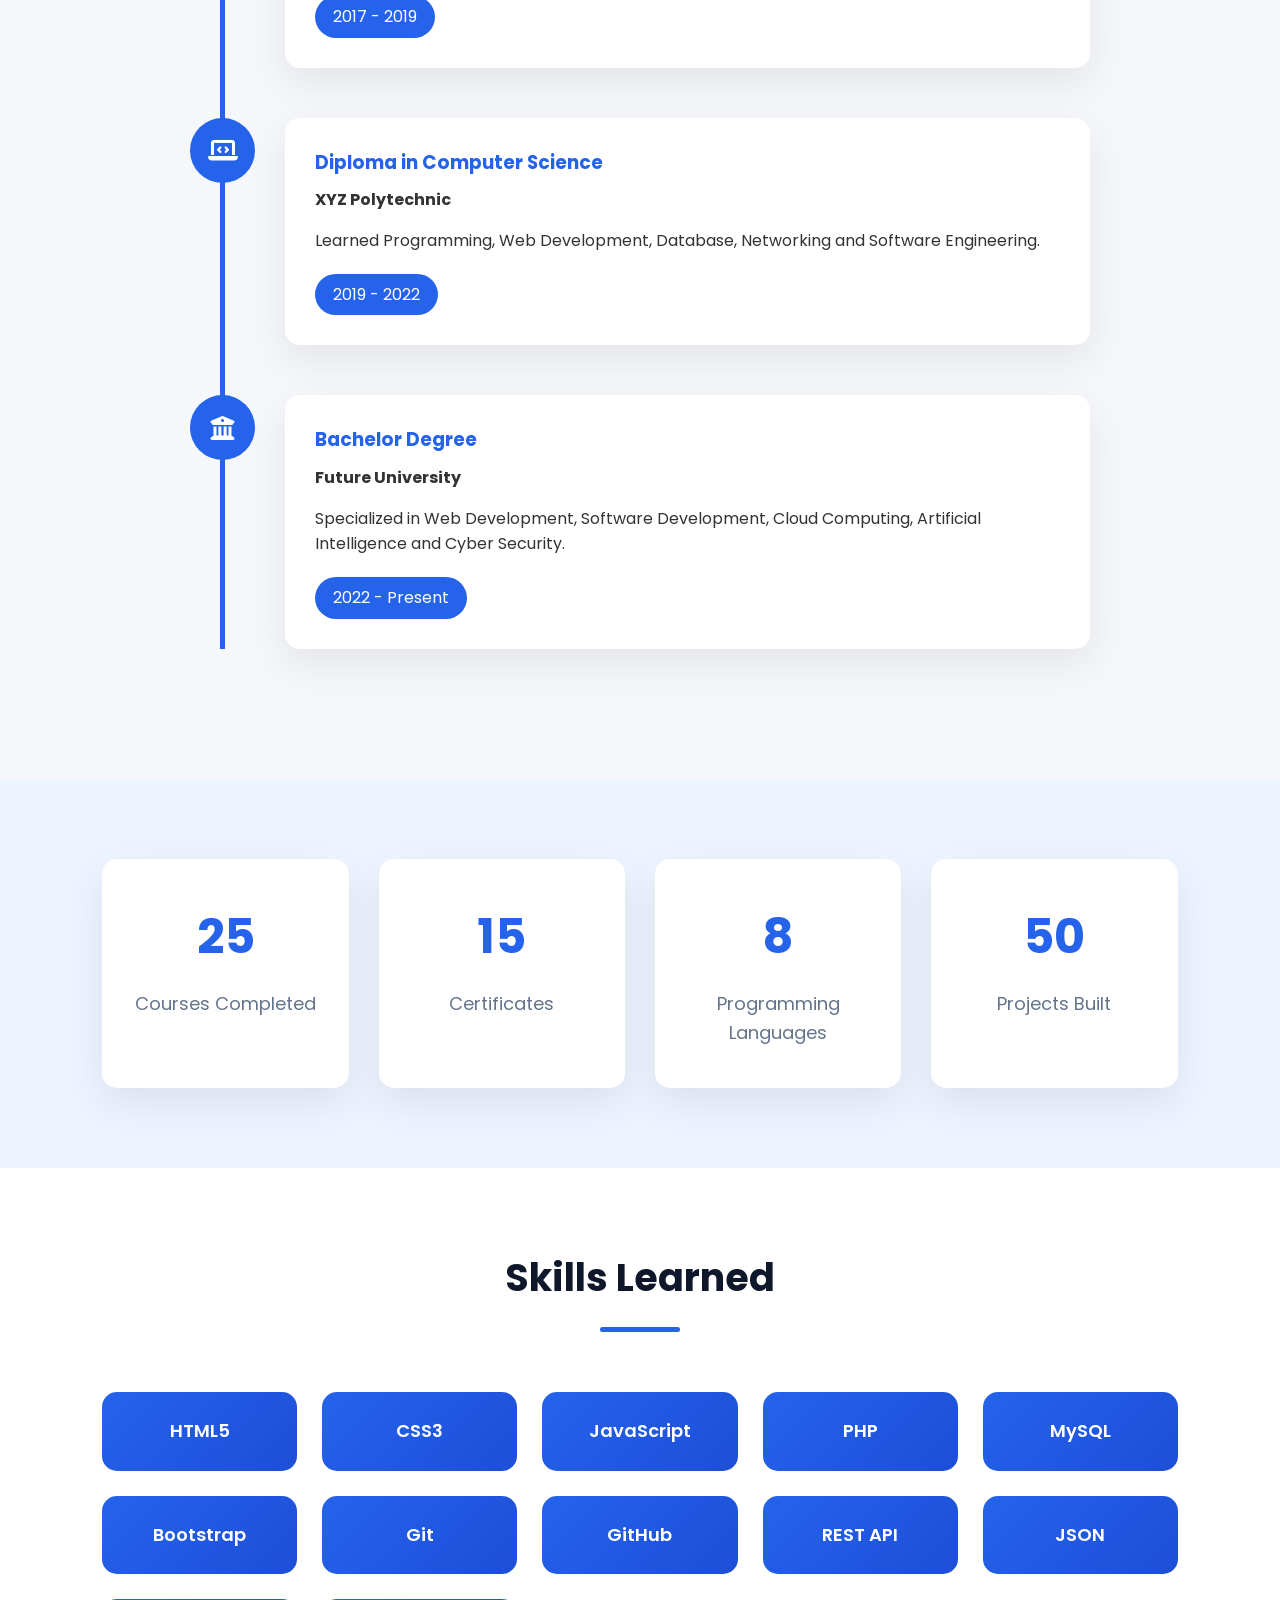
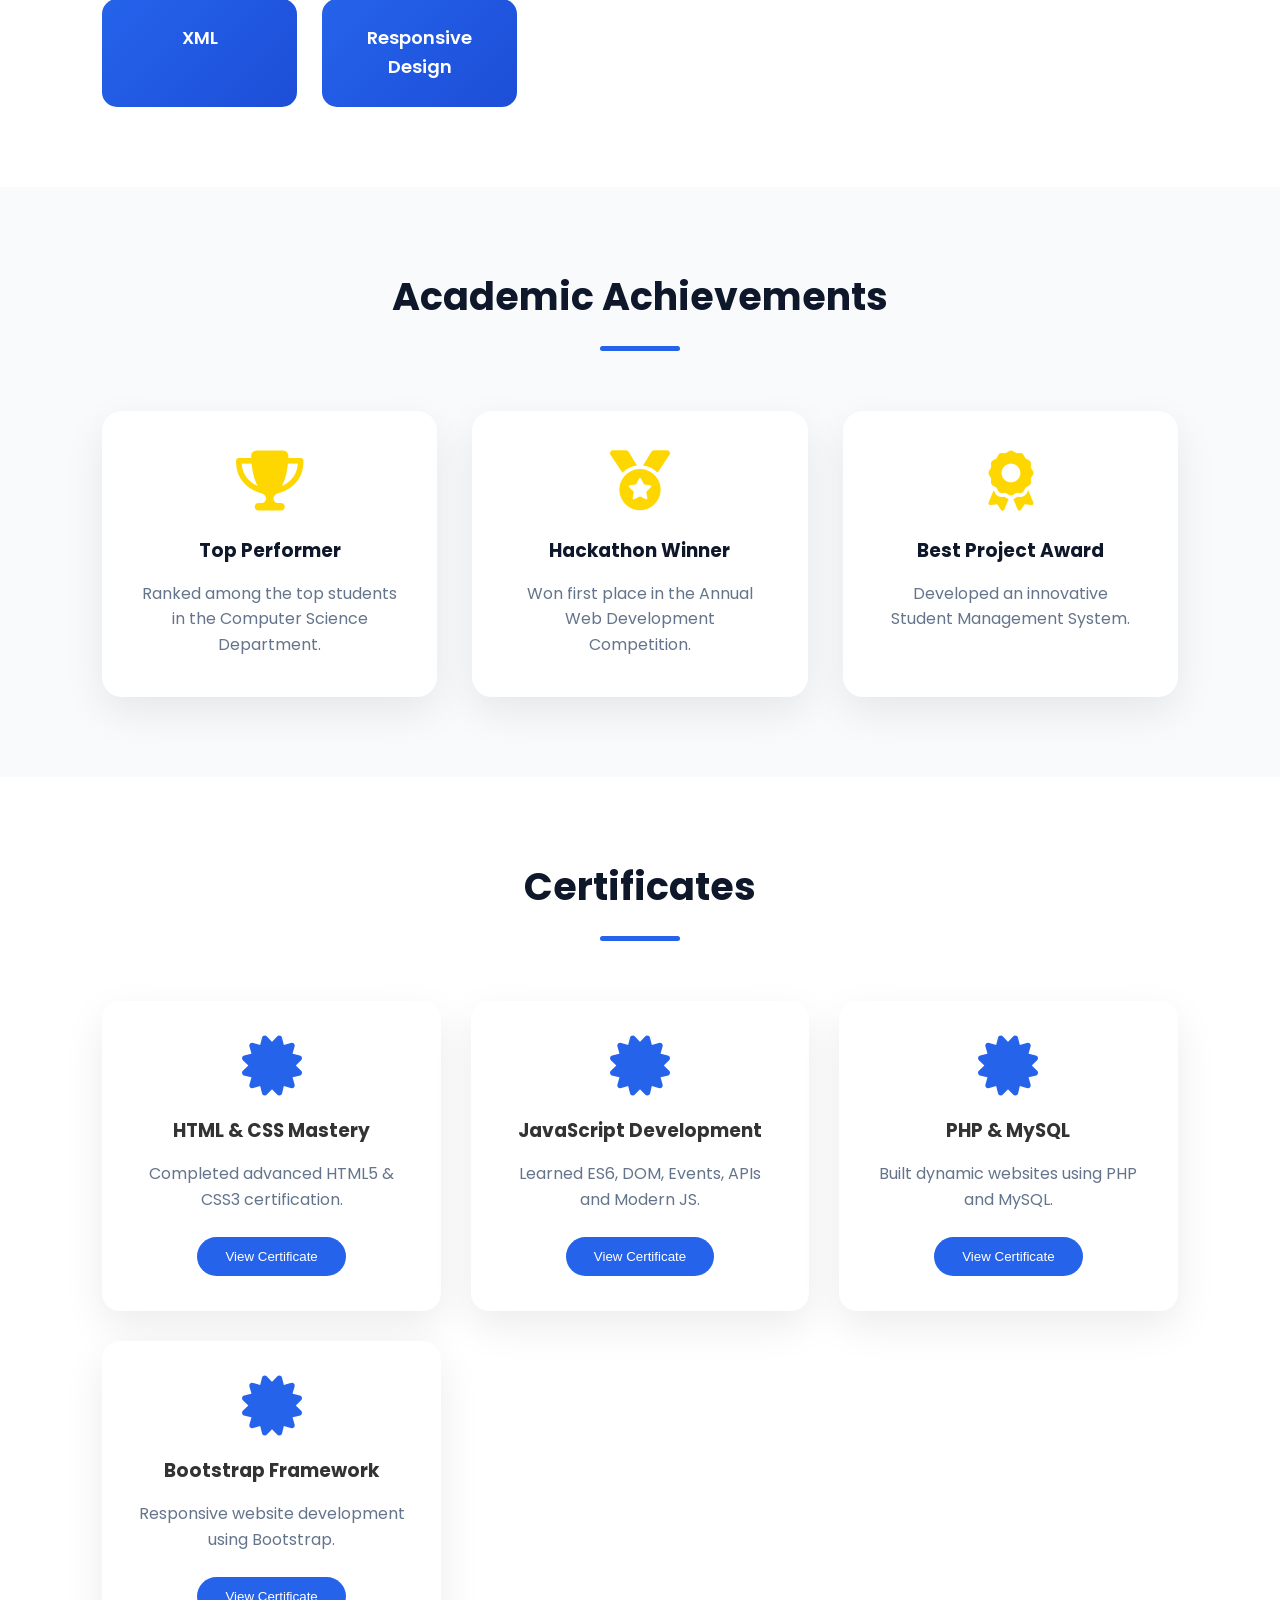
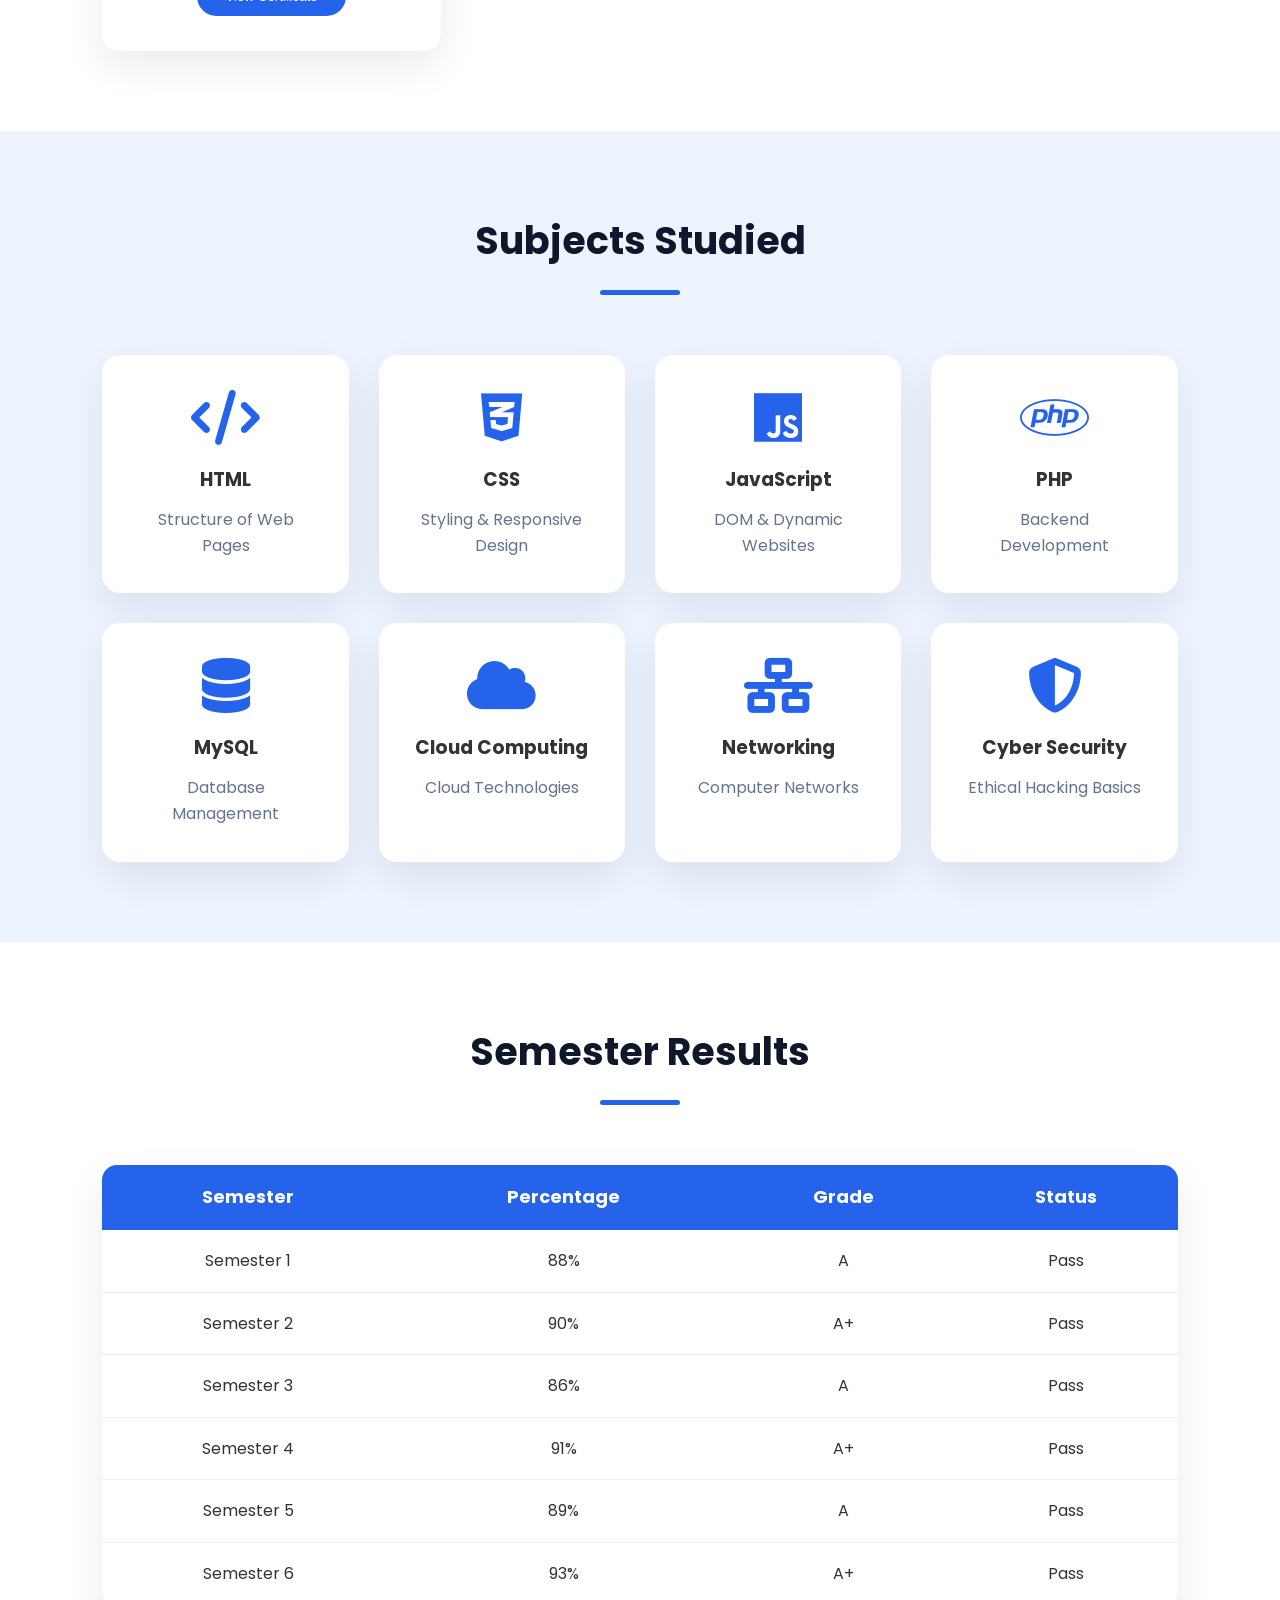
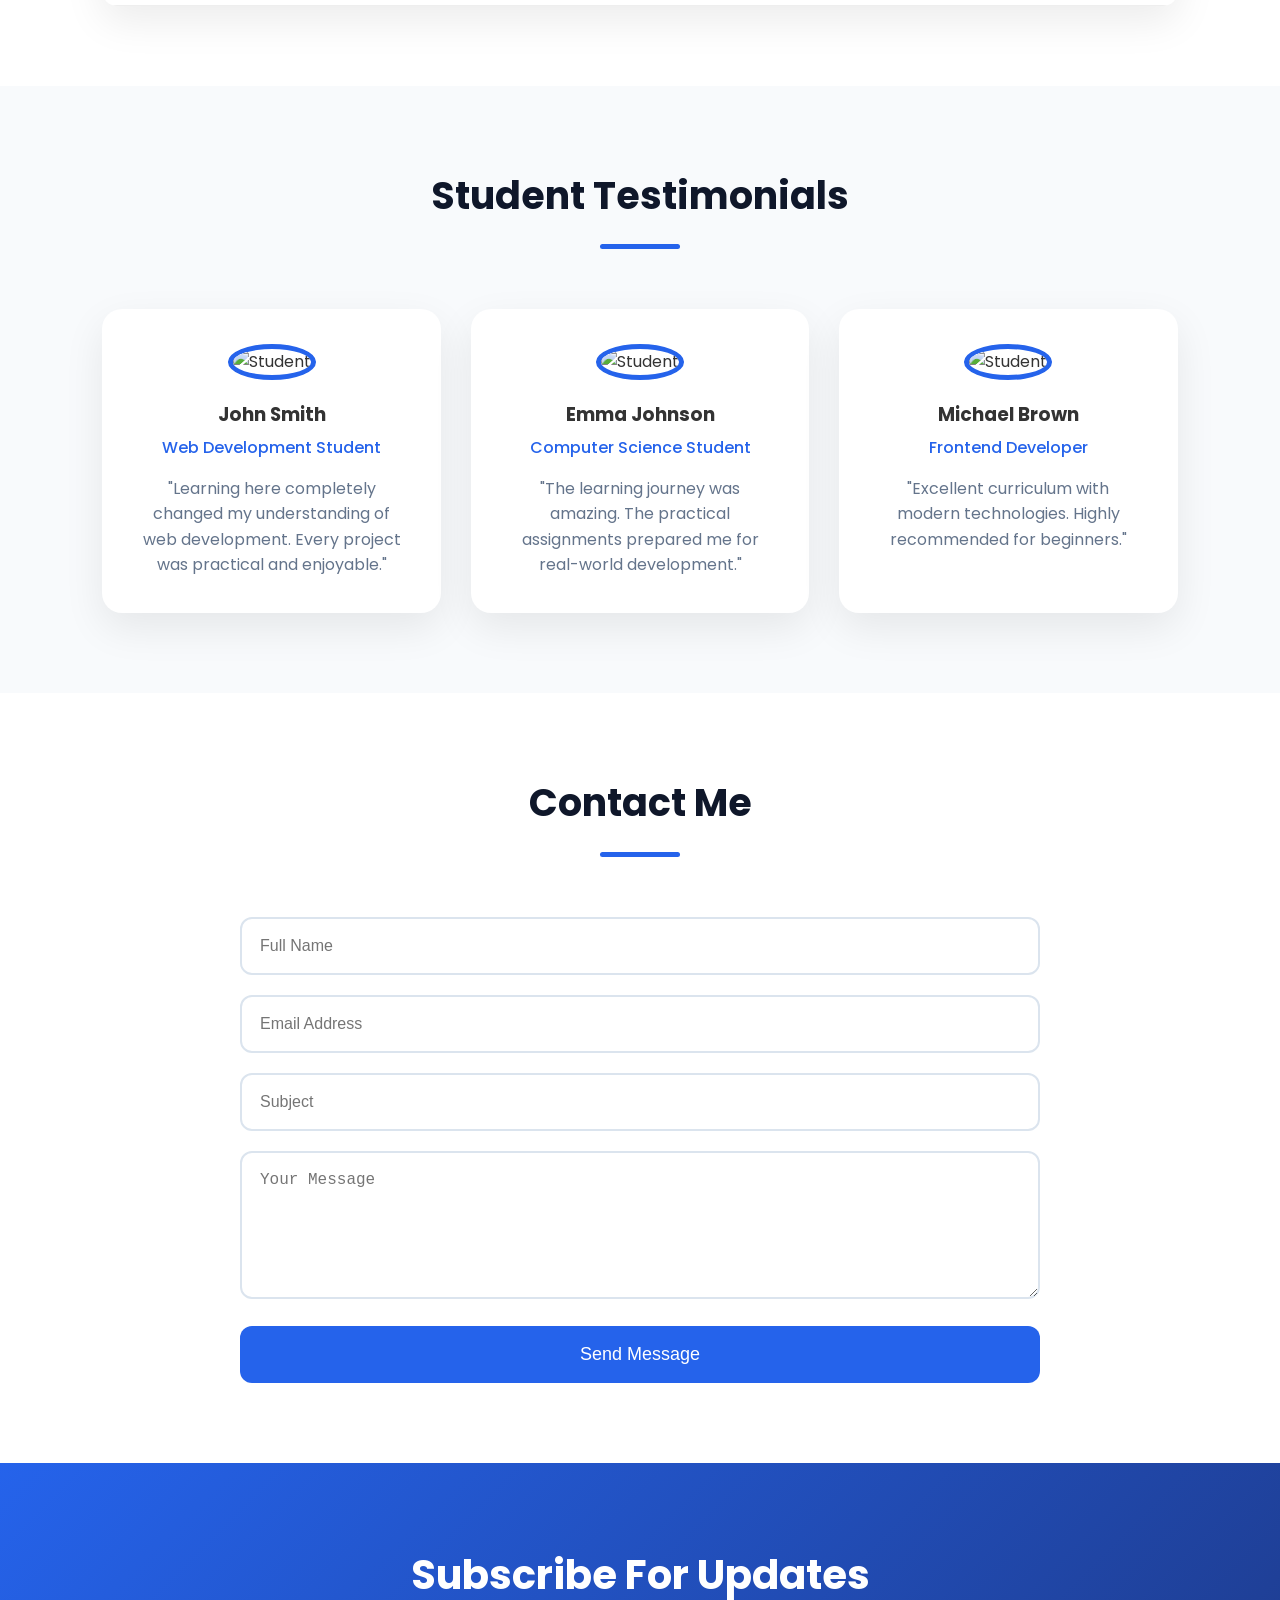
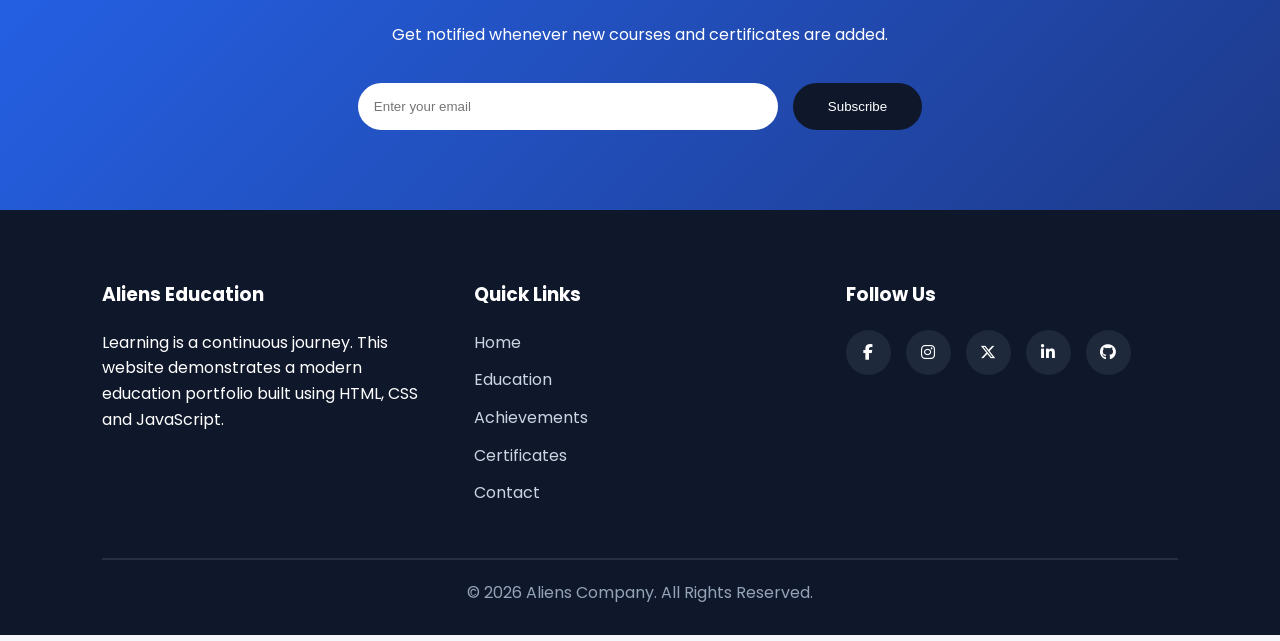
==== commit f6025c12: "add alien image in tittle of education page`s learning.html add alien image in tittle of project pag" ====
--- a/hello/education/learning.html
+++ b/hello/education/learning.html
@@ -5,6 +5,7 @@
     <meta name="viewport" content="width=device-width, initial-scale=1.0">
 
     <title>Education | Aliens Company</title>
+    <link rel="icon" type="image/jpeg" href="alien.jpg">
 
     <!-- Google Font -->
     <link rel="preconnect" href="https://fonts.googleapis.com">
@@ -34,8 +35,6 @@
 
 <i class="fa-solid fa-graduation-cap"></i>
 
-<img src="alien.jpg"
-alt="Aliens Logo">
 
 <span>Aliens Education</span>
 
